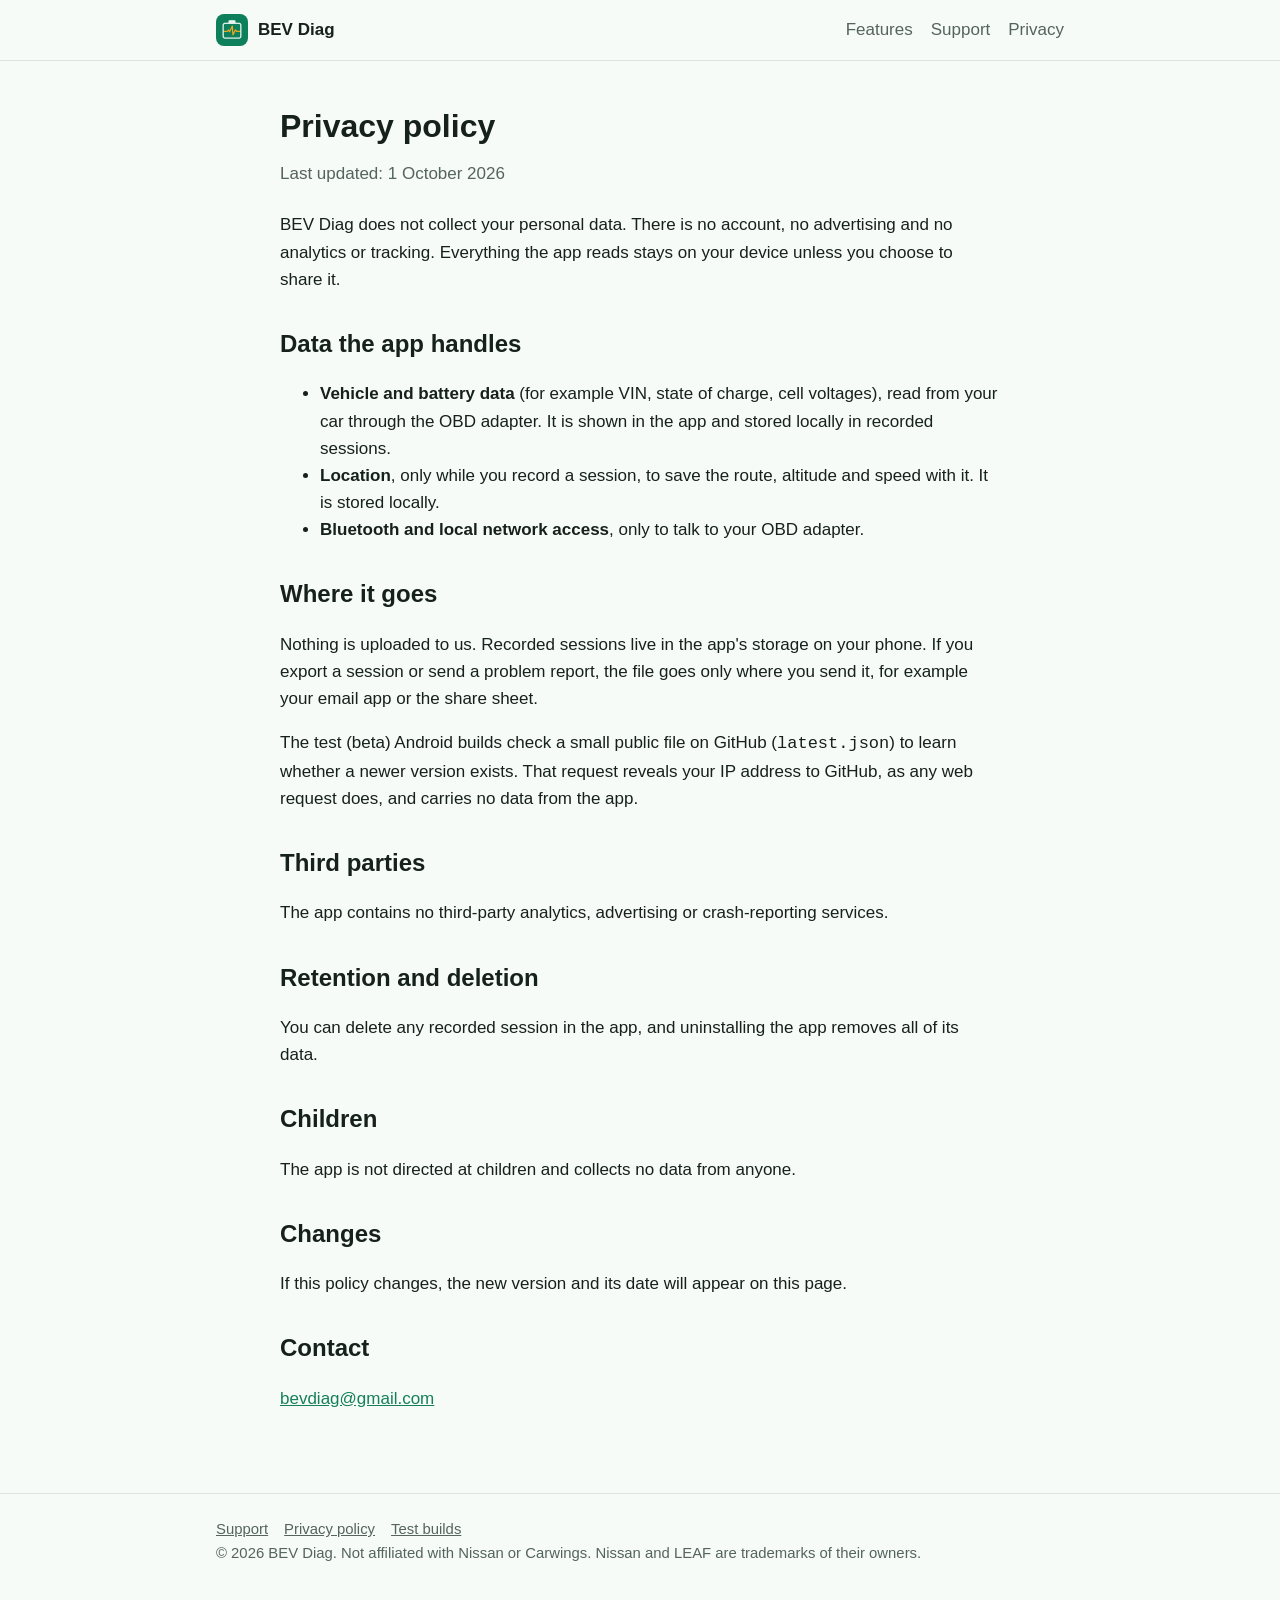
==== privacy/index.html @ aeba6226 "Add BEV Diag website: landing, support, privacy policy" ====
<!doctype html>
<html lang="en">
<head>
<meta charset="utf-8">
<meta name="viewport" content="width=device-width, initial-scale=1">
<title>BEV Diag privacy policy</title>
<meta name="description" content="How BEV Diag handles your data.">
<link rel="icon" href="../assets/icon.png">
<link rel="stylesheet" href="../style.css">
</head>
<body>
<header class="site"><div class="wrap">
  <a class="brand" href="../"><img src="../assets/icon.png" alt="">BEV Diag</a>
  <nav><a href="../#features">Features</a><a href="../support/">Support</a><a href="../privacy/">Privacy</a></nav>
</div></header>
<main class="wrap doc">
  <h1>Privacy policy</h1>
  <p class="updated">Last updated: 1 October 2026</p>

  <p>BEV Diag does not collect your personal data. There is no account, no advertising and no analytics or tracking. Everything the app reads stays on your device unless you choose to share it.</p>

  <h2>Data the app handles</h2>
  <ul>
    <li><strong>Vehicle and battery data</strong> (for example VIN, state of charge, cell voltages), read from your car through the OBD adapter. It is shown in the app and stored locally in recorded sessions.</li>
    <li><strong>Location</strong>, only while you record a session, to save the route, altitude and speed with it. It is stored locally.</li>
    <li><strong>Bluetooth and local network access</strong>, only to talk to your OBD adapter.</li>
  </ul>

  <h2>Where it goes</h2>
  <p>Nothing is uploaded to us. Recorded sessions live in the app's storage on your phone. If you export a session or send a problem report, the file goes only where you send it, for example your email app or the share sheet.</p>
  <p>The test (beta) Android builds check a small public file on GitHub (<code>latest.json</code>) to learn whether a newer version exists. That request reveals your IP address to GitHub, as any web request does, and carries no data from the app.</p>

  <h2>Third parties</h2>
  <p>The app contains no third-party analytics, advertising or crash-reporting services.</p>

  <h2>Retention and deletion</h2>
  <p>You can delete any recorded session in the app, and uninstalling the app removes all of its data.</p>

  <h2>Children</h2>
  <p>The app is not directed at children and collects no data from anyone.</p>

  <h2>Changes</h2>
  <p>If this policy changes, the new version and its date will appear on this page.</p>

  <h2>Contact</h2>
  <p><a href="mailto:bevdiag@gmail.com">bevdiag@gmail.com</a></p>
</main>
<footer class="site"><div class="wrap">
  <a href="../support/">Support</a><a href="../privacy/">Privacy policy</a><a href="https://github.com/bev-diag/bev-diag-releases">Test builds</a>
  <div>&copy; 2026 BEV Diag. Not affiliated with Nissan or Carwings. Nissan and LEAF are trademarks of their owners.</div>
</div></footer>
</body></html>
---- style.css ----
:root {
  --bg: #f6fbf8;
  --surface: #ffffff;
  --text: #17211c;
  --muted: #55645c;
  --accent: #157f5b;
  --accent-contrast: #ffffff;
  --border: #d9e5de;
}
@media (prefers-color-scheme: dark) {
  :root {
    --bg: #0f1713;
    --surface: #17221c;
    --text: #e6efe9;
    --muted: #9db0a5;
    --accent: #3fc08f;
    --accent-contrast: #06130d;
    --border: #263a30;
  }
}
* { box-sizing: border-box; }
html { -webkit-text-size-adjust: 100%; }
body {
  margin: 0;
  background: var(--bg);
  color: var(--text);
  font: 17px/1.6 -apple-system, BlinkMacSystemFont, "Segoe UI", Roboto, Helvetica, Arial, sans-serif;
}
a { color: var(--accent); }
.wrap { max-width: 880px; margin: 0 auto; padding: 0 16px; }
header.site { border-bottom: 1px solid var(--border); }
header.site .wrap { display: flex; align-items: center; justify-content: space-between; gap: 16px; padding-top: 14px; padding-bottom: 14px; flex-wrap: wrap; }
.brand { display: flex; align-items: center; gap: 10px; font-weight: 700; color: var(--text); text-decoration: none; }
.brand img { width: 32px; height: 32px; border-radius: 8px; }
nav a { margin-left: 18px; text-decoration: none; color: var(--muted); }
nav a:hover { color: var(--accent); }
.hero { padding: 56px 0 32px; display: grid; gap: 32px; grid-template-columns: 1.2fr 1fr; align-items: center; }
.hero h1 { font-size: 2.4rem; line-height: 1.15; margin: 0 0 16px; }
.hero p.lead { font-size: 1.15rem; color: var(--muted); margin: 0 0 24px; }
.hero img { width: 100%; max-width: 300px; justify-self: center; border-radius: 22px; border: 1px solid var(--border); }
.btn { display: inline-block; background: var(--accent); color: var(--accent-contrast); padding: 12px 22px; border-radius: 999px; text-decoration: none; font-weight: 600; margin: 0 8px 8px 0; }
.btn.secondary { background: transparent; color: var(--accent); border: 1px solid var(--accent); }
section { padding: 24px 0; }
h2 { font-size: 1.5rem; margin: 0 0 16px; }
.grid { display: grid; gap: 16px; grid-template-columns: repeat(auto-fit, minmax(240px, 1fr)); }
.card { background: var(--surface); border: 1px solid var(--border); border-radius: 14px; padding: 18px; }
.card h3 { margin: 0 0 6px; font-size: 1.05rem; }
.card p { margin: 0; color: var(--muted); font-size: 0.97rem; }
.shots { display: grid; gap: 16px; grid-template-columns: repeat(auto-fit, minmax(190px, 1fr)); }
.shots img { width: 100%; border-radius: 16px; border: 1px solid var(--border); }
main.doc { padding: 40px 0 24px; max-width: 720px; }
main.doc h1 { font-size: 2rem; margin: 0 0 8px; }
main.doc h2 { margin-top: 32px; }
main.doc .updated { color: var(--muted); margin: 0 0 24px; }
footer.site { border-top: 1px solid var(--border); margin-top: 40px; padding: 24px 0 40px; color: var(--muted); font-size: 0.93rem; }
footer.site a { color: var(--muted); margin-right: 16px; }
@media (max-width: 680px) {
  .hero { grid-template-columns: 1fr; padding-top: 32px; }
  .hero h1 { font-size: 1.9rem; }
  nav a { margin: 0 14px 0 0; }
}
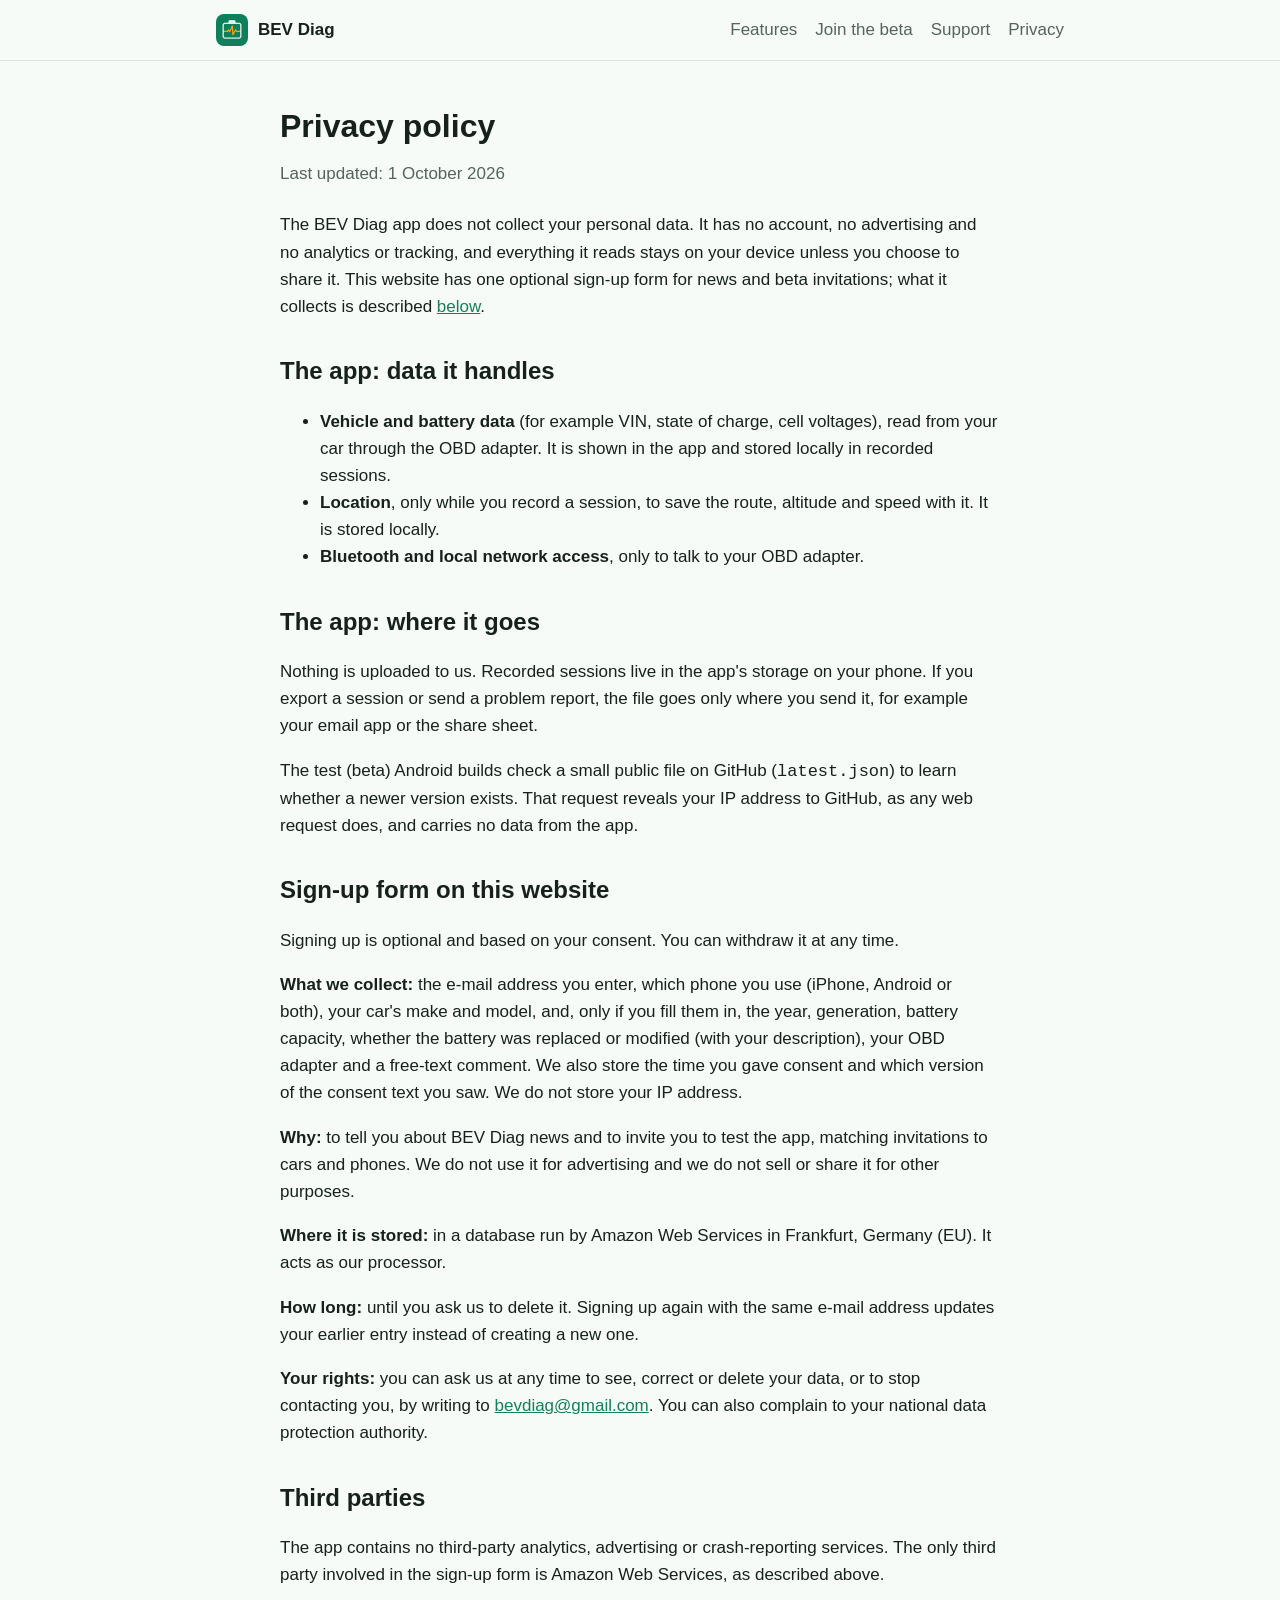
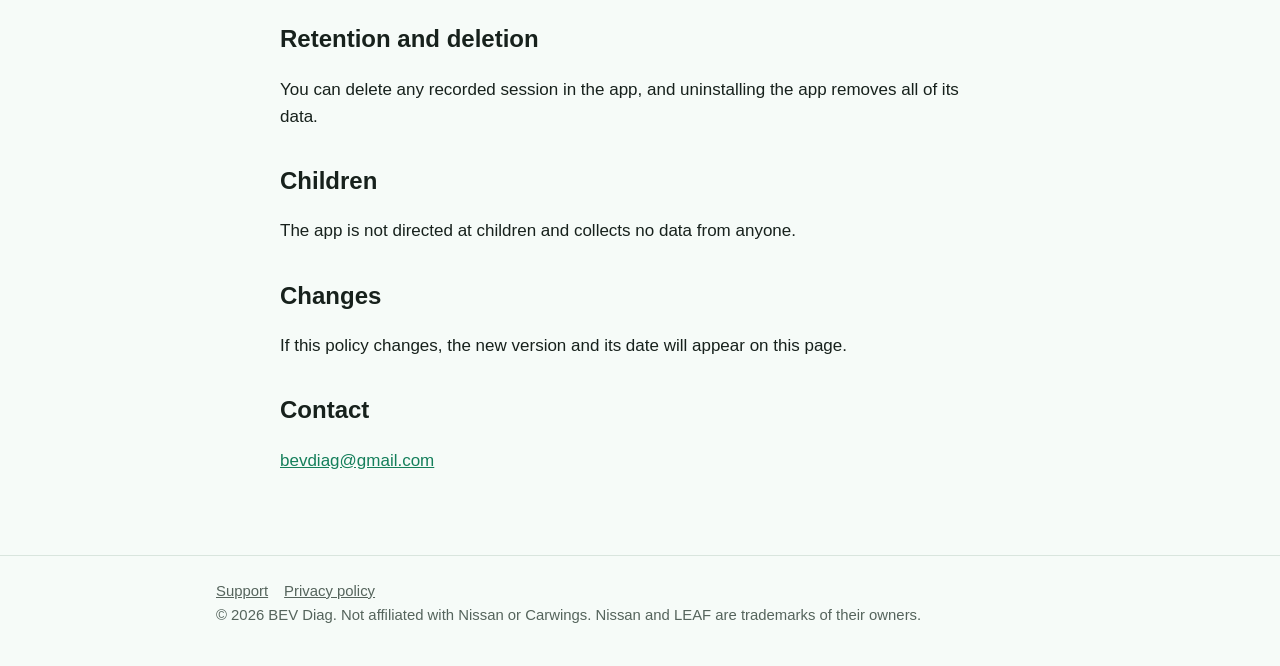
==== commit 5c4eee9e: "Add beta sign-up form wired to the backend, update privacy policy" ====
--- a/privacy/index.html
+++ b/privacy/index.html
@@ -11,27 +11,35 @@
 <body>
 <header class="site"><div class="wrap">
   <a class="brand" href="../"><img src="../assets/icon.png" alt="">BEV Diag</a>
-  <nav><a href="../#features">Features</a><a href="../support/">Support</a><a href="../privacy/">Privacy</a></nav>
+  <nav><a href="../#features">Features</a><a href="../signup/">Join the beta</a><a href="../support/">Support</a><a href="../privacy/">Privacy</a></nav>
 </div></header>
 <main class="wrap doc">
   <h1>Privacy policy</h1>
   <p class="updated">Last updated: 1 October 2026</p>
 
-  <p>BEV Diag does not collect your personal data. There is no account, no advertising and no analytics or tracking. Everything the app reads stays on your device unless you choose to share it.</p>
+  <p>The BEV Diag app does not collect your personal data. It has no account, no advertising and no analytics or tracking, and everything it reads stays on your device unless you choose to share it. This website has one optional sign-up form for news and beta invitations; what it collects is described <a href="#signup">below</a>.</p>
 
-  <h2>Data the app handles</h2>
+  <h2>The app: data it handles</h2>
   <ul>
     <li><strong>Vehicle and battery data</strong> (for example VIN, state of charge, cell voltages), read from your car through the OBD adapter. It is shown in the app and stored locally in recorded sessions.</li>
     <li><strong>Location</strong>, only while you record a session, to save the route, altitude and speed with it. It is stored locally.</li>
     <li><strong>Bluetooth and local network access</strong>, only to talk to your OBD adapter.</li>
   </ul>
 
-  <h2>Where it goes</h2>
+  <h2>The app: where it goes</h2>
   <p>Nothing is uploaded to us. Recorded sessions live in the app's storage on your phone. If you export a session or send a problem report, the file goes only where you send it, for example your email app or the share sheet.</p>
   <p>The test (beta) Android builds check a small public file on GitHub (<code>latest.json</code>) to learn whether a newer version exists. That request reveals your IP address to GitHub, as any web request does, and carries no data from the app.</p>
 
+  <h2 id="signup">Sign-up form on this website</h2>
+  <p>Signing up is optional and based on your consent. You can withdraw it at any time.</p>
+  <p><strong>What we collect:</strong> the e-mail address you enter, which phone you use (iPhone, Android or both), your car's make and model, and, only if you fill them in, the year, generation, battery capacity, whether the battery was replaced or modified (with your description), your OBD adapter and a free-text comment. We also store the time you gave consent and which version of the consent text you saw. We do not store your IP address.</p>
+  <p><strong>Why:</strong> to tell you about BEV Diag news and to invite you to test the app, matching invitations to cars and phones. We do not use it for advertising and we do not sell or share it for other purposes.</p>
+  <p><strong>Where it is stored:</strong> in a database run by Amazon Web Services in Frankfurt, Germany (EU). It acts as our processor.</p>
+  <p><strong>How long:</strong> until you ask us to delete it. Signing up again with the same e-mail address updates your earlier entry instead of creating a new one.</p>
+  <p><strong>Your rights:</strong> you can ask us at any time to see, correct or delete your data, or to stop contacting you, by writing to <a href="mailto:bevdiag@gmail.com">bevdiag@gmail.com</a>. You can also complain to your national data protection authority.</p>
+
   <h2>Third parties</h2>
-  <p>The app contains no third-party analytics, advertising or crash-reporting services.</p>
+  <p>The app contains no third-party analytics, advertising or crash-reporting services. The only third party involved in the sign-up form is Amazon Web Services, as described above.</p>
 
   <h2>Retention and deletion</h2>
   <p>You can delete any recorded session in the app, and uninstalling the app removes all of its data.</p>
@@ -46,7 +54,7 @@
   <p><a href="mailto:bevdiag@gmail.com">bevdiag@gmail.com</a></p>
 </main>
 <footer class="site"><div class="wrap">
-  <a href="../support/">Support</a><a href="../privacy/">Privacy policy</a><a href="https://github.com/bev-diag/bev-diag-releases">Test builds</a>
+  <a href="../support/">Support</a><a href="../privacy/">Privacy policy</a>
   <div>&copy; 2026 BEV Diag. Not affiliated with Nissan or Carwings. Nissan and LEAF are trademarks of their owners.</div>
 </div></footer>
 </body></html>
--- a/style.css
+++ b/style.css
@@ -48,6 +48,7 @@
 .card p { margin: 0; color: var(--muted); font-size: 0.97rem; }
 .shots { display: grid; gap: 16px; grid-template-columns: repeat(auto-fit, minmax(190px, 1fr)); }
 .shots img { width: 100%; border-radius: 16px; border: 1px solid var(--border); }
+.demo { display: block; width: 100%; max-width: 300px; margin: 0 auto; border-radius: 22px; border: 1px solid var(--border); background: var(--surface); }
 main.doc { padding: 40px 0 24px; max-width: 720px; }
 main.doc h1 { font-size: 2rem; margin: 0 0 8px; }
 main.doc h2 { margin-top: 32px; }
@@ -59,3 +60,32 @@
   .hero h1 { font-size: 1.9rem; }
   nav a { margin: 0 14px 0 0; }
 }
+
+/* Signup form */
+form { max-width: 720px; }
+fieldset { border: 1px solid var(--border); border-radius: 14px; padding: 8px 18px 6px; margin: 0 0 20px; background: var(--surface); }
+legend { padding: 0 8px; font-weight: 700; }
+.field { margin: 14px 0; }
+.row { display: grid; gap: 0 16px; grid-template-columns: 1fr 1fr; }
+label, .label { display: block; font-weight: 600; margin-bottom: 4px; }
+label.check { display: flex; gap: 10px; align-items: flex-start; font-weight: 400; }
+label.check input { margin-top: 6px; flex: none; }
+.choices { display: flex; gap: 18px; flex-wrap: wrap; }
+.choices label { display: flex; gap: 6px; align-items: center; font-weight: 400; margin: 0; }
+.opt { font-weight: 400; color: var(--muted); font-size: 0.85rem; }
+.hint { color: var(--muted); font-size: 0.9rem; margin: 6px 0 0; }
+input[type="text"], input[type="email"], input[type="number"], textarea {
+  width: 100%; font: inherit; color: var(--text); background: var(--bg);
+  border: 1px solid var(--border); border-radius: 10px; padding: 10px 12px;
+}
+input:focus-visible, textarea:focus-visible, button:focus-visible, .choices input:focus-visible, .check input:focus-visible { outline: 2px solid var(--accent); outline-offset: 2px; }
+[aria-invalid="true"] { border-color: #c0392b; }
+.err-msg { color: #c0392b; font-size: 0.9rem; margin: 4px 0 0; }
+@media (prefers-color-scheme: dark) { .err-msg { color: #ff8a7a; } [aria-invalid="true"] { border-color: #ff8a7a; } }
+.notice { border-radius: 12px; padding: 14px 16px; margin: 0 0 20px; border: 1px solid var(--border); background: var(--surface); }
+.notice.ok { border-color: var(--accent); }
+.notice.err { border-color: #c0392b; }
+.hp { position: absolute; left: -10000px; top: auto; width: 1px; height: 1px; overflow: hidden; }
+button.btn { border: 0; cursor: pointer; font: inherit; font-weight: 600; }
+button.btn:disabled { opacity: 0.6; cursor: progress; }
+@media (max-width: 680px) { .row { grid-template-columns: 1fr; } }
